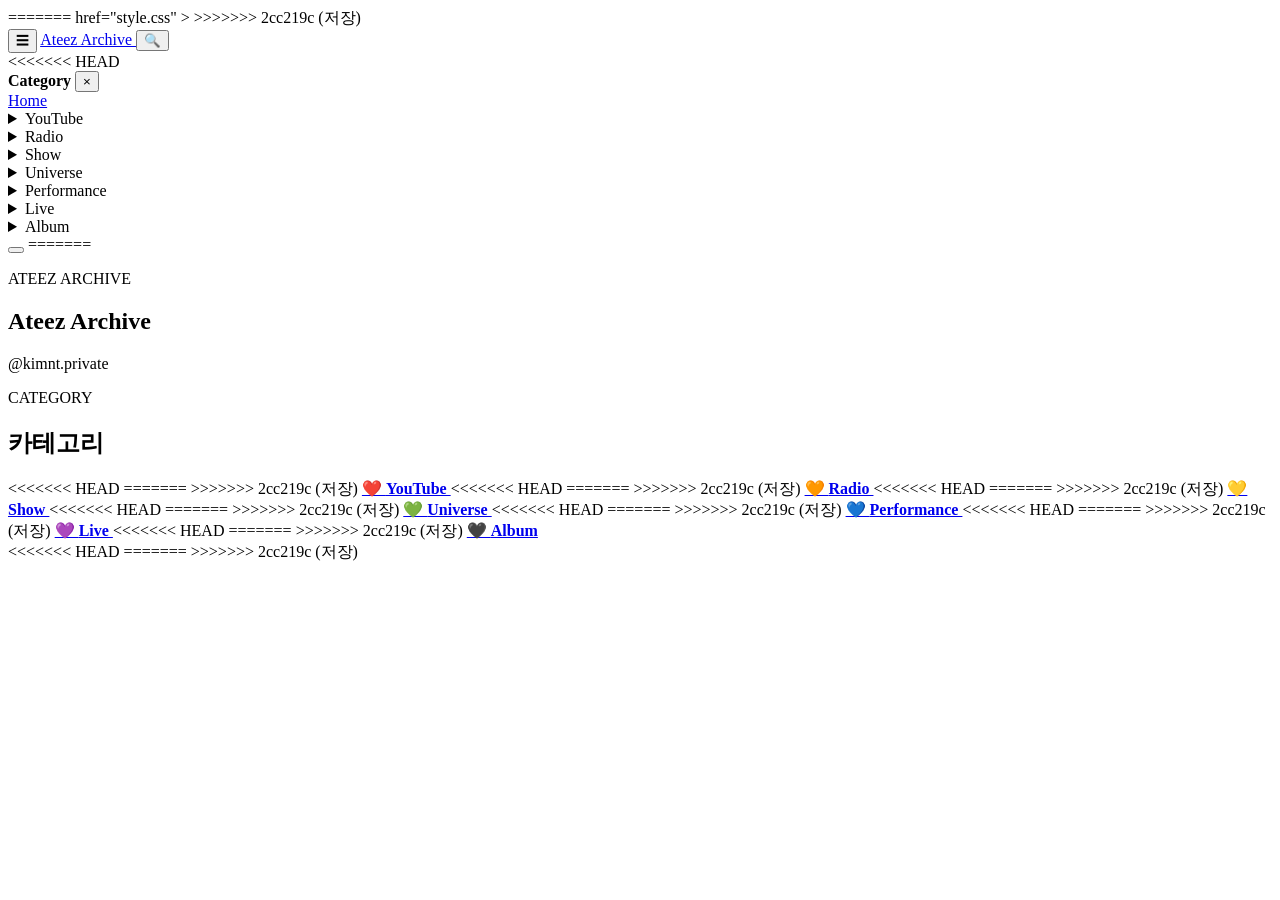
==== index.html @ 57d22965 "저장" ====
<!DOCTYPE html>
<html lang="ko">
<head>
    <meta charset="UTF-8">

    <meta
        name="viewport"
        content="width=device-width, initial-scale=1.0"
    >

    <meta
        name="description"
        content="All about ATEEZ"
    >

    <title>Ateez Archive</title>

    <link
        rel="stylesheet"
<<<<<<< HEAD
        href="assets/css/style.css"
    >
</head>

<body data-page-depth="">
=======
        href="style.css"
    >
</head>

<body data-page-depth="0">
>>>>>>> 2cc219c (저장)
    <!-- 상단 헤더 -->
    <header class="site-header">
        <button
            id="menuButton"
            class="icon-button"
            type="button"
            aria-label="카테고리 메뉴 열기"
            aria-controls="sidebar"
            aria-expanded="false"
        >
            ☰
        </button>

        <a
            class="site-title"
            href="index.html"
        >
            Ateez Archive
        </a>

        <button
            id="searchButton"
            class="icon-button"
            type="button"
            aria-label="검색 열기"
        >
            🔍
        </button>
    </header>


<<<<<<< HEAD
    <!-- sidebar.html이 삽입되는 위치 -->
    <div id="sidebarComponent"></div>

    <button
    id="pageOverlay"
    class="page-overlay"
    type="button"
    aria-label="카테고리 메뉴 닫기"
    tabindex="-1"
    ></button>
=======
    <!--
        sidebar.html이 삽입되는 위치입니다.
>>>>>>> 2cc219c (저장)

        script.js에서 sidebar.html을 불러온 뒤
        이 요소 내부에 사이드바를 삽입합니다.
    -->
    <div id="sidebarComponent"></div>

    <!-- 메인 배너 -->
    <section class="main-banner">
        <div class="banner-content">
            <p class="banner-label">
                ATEEZ ARCHIVE
            </p>

            <h1>
                Ateez Archive
            </h1>

            <p>
                @kimnt.private
            </p>
        </div>
    </section>


    <!-- 메인 콘텐츠 -->
    <main class="main-content">
        <section
            class="category-section"
            aria-labelledby="mainCategoryTitle"
        >
            <div class="section-heading">
                <div>
                    <p class="section-label">
                        CATEGORY
                    </p>

                    <h2 id="mainCategoryTitle">
                        카테고리
                    </h2>
                </div>
            </div>


            <div class="category-grid">
<<<<<<< HEAD
=======
                <!-- YouTube -->
>>>>>>> 2cc219c (저장)
                <a
                    class="category-card"
                    href="pages/youtube/youtube.html"
                >
                    <span
                        class="category-icon"
                        aria-hidden="true"
                    >
                        ❤️
                    </span>

                    <strong>
                        YouTube
                    </strong>
                </a>


<<<<<<< HEAD
=======
                <!-- Radio -->
>>>>>>> 2cc219c (저장)
                <a
                    class="category-card"
                    href="pages/radio/radio.html"
                >
                    <span
                        class="category-icon"
                        aria-hidden="true"
                    >
                        🧡
                    </span>

                    <strong>
                        Radio
                    </strong>
                </a>


<<<<<<< HEAD
=======
                <!-- Show -->
>>>>>>> 2cc219c (저장)
                <a
                    class="category-card"
                    href="pages/show/show.html"
                >
                    <span
                        class="category-icon"
                        aria-hidden="true"
                    >
                        💛
                    </span>

                    <strong>
                        Show
                    </strong>
                </a>


<<<<<<< HEAD
=======
                <!-- Universe -->
>>>>>>> 2cc219c (저장)
                <a
                    class="category-card"
                    href="pages/universe/universe.html"
                >
                    <span
                        class="category-icon"
                        aria-hidden="true"
                    >
                        💚
                    </span>

                    <strong>
                        Universe
                    </strong>
                </a>


<<<<<<< HEAD
=======
                <!-- Performance -->
>>>>>>> 2cc219c (저장)
                <a
                    class="category-card"
                    href="pages/performance/performance.html"
                >
                    <span
                        class="category-icon"
                        aria-hidden="true"
                    >
                        💙
                    </span>

                    <strong>
                        Performance
                    </strong>
                </a>


<<<<<<< HEAD
=======
                <!-- Live -->
>>>>>>> 2cc219c (저장)
                <a
                    class="category-card"
                    href="pages/live/live.html"
                >
                    <span
                        class="category-icon"
                        aria-hidden="true"
                    >
                        💜
                    </span>

                    <strong>
                        Live
                    </strong>
                </a>


<<<<<<< HEAD
=======
                <!-- Album -->
>>>>>>> 2cc219c (저장)
                <a
                    class="category-card"
                    href="pages/album/album.html"
                >
                    <span
                        class="category-icon"
                        aria-hidden="true"
                    >
                        🖤
                    </span>

                    <strong>
                        Album
                    </strong>
                </a>
            </div>
        </section>
    </main>

<<<<<<< HEAD

    <script src="assets/js/script.js"></script>
=======
    <script src="js/script.js"></script>
    <script src="js/sidebar.js"></script>
    <script src="js/search.js"></script>
    <script src="script.js"></script>
>>>>>>> 2cc219c (저장)
</body>
</html>
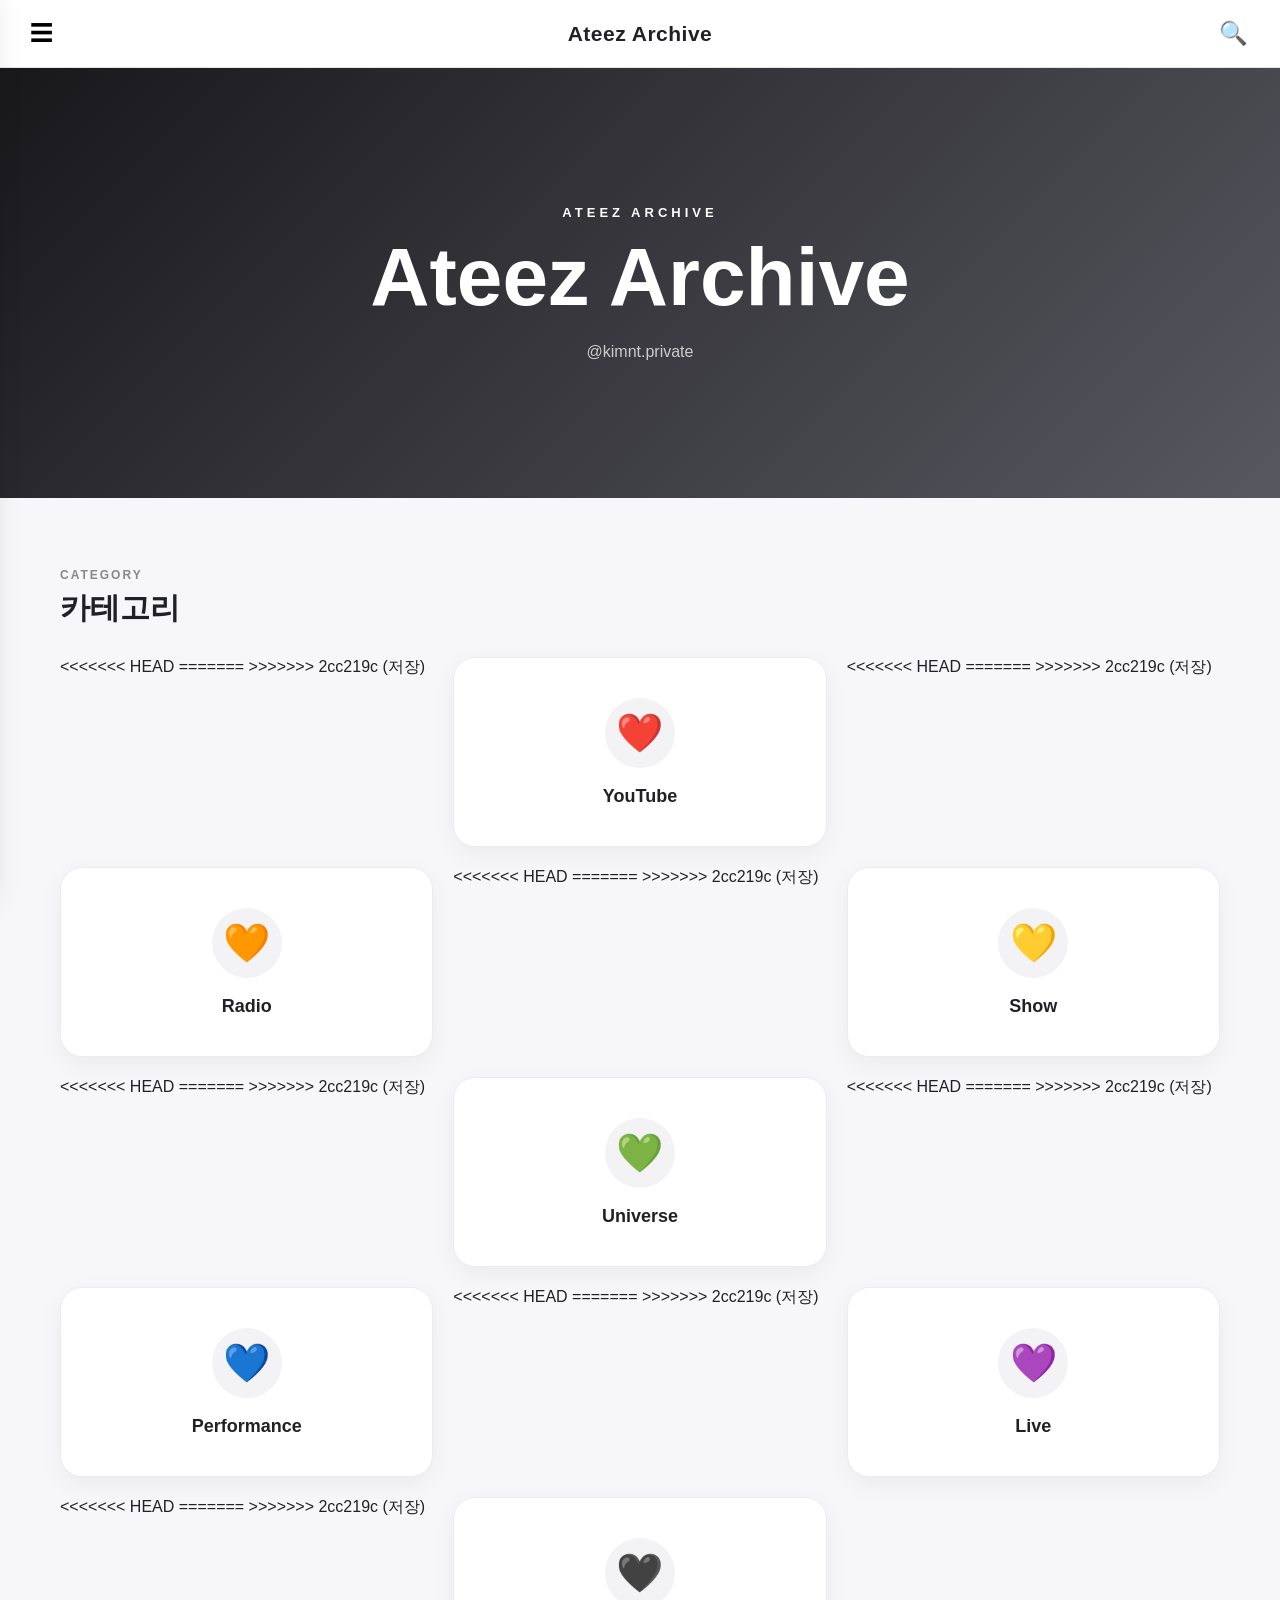
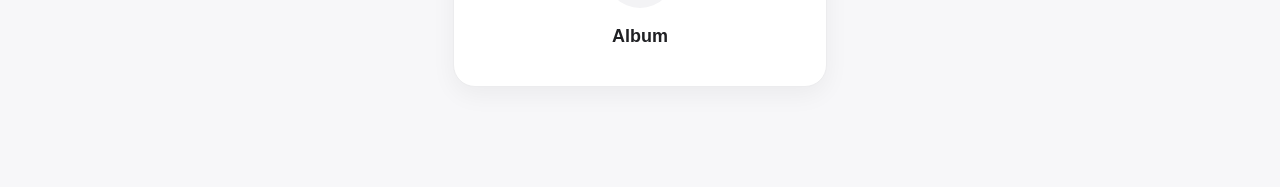
==== commit ac14d60f: "저장" ====
--- a/index.html
+++ b/index.html
@@ -17,19 +17,11 @@
 
     <link
         rel="stylesheet"
-<<<<<<< HEAD
-        href="assets/css/style.css"
-    >
-</head>
-
-<body data-page-depth="">
-=======
         href="style.css"
     >
 </head>
 
 <body data-page-depth="0">
->>>>>>> 2cc219c (저장)
     <!-- 상단 헤더 -->
     <header class="site-header">
         <button
@@ -61,8 +53,12 @@
     </header>
 
 
-<<<<<<< HEAD
-    <!-- sidebar.html이 삽입되는 위치 -->
+    <!--
+        sidebar.html이 삽입되는 위치입니다.
+
+        script.js에서 sidebar.html을 불러온 뒤
+        이 요소 내부에 사이드바를 삽입합니다.
+    -->
     <div id="sidebarComponent"></div>
 
     <button
@@ -72,15 +68,7 @@
     aria-label="카테고리 메뉴 닫기"
     tabindex="-1"
     ></button>
-=======
-    <!--
-        sidebar.html이 삽입되는 위치입니다.
->>>>>>> 2cc219c (저장)
-
-        script.js에서 sidebar.html을 불러온 뒤
-        이 요소 내부에 사이드바를 삽입합니다.
-    -->
-    <div id="sidebarComponent"></div>
+
 
     <!-- 메인 배너 -->
     <section class="main-banner">
@@ -269,14 +257,9 @@
         </section>
     </main>
 
-<<<<<<< HEAD
-
-    <script src="assets/js/script.js"></script>
-=======
     <script src="js/script.js"></script>
     <script src="js/sidebar.js"></script>
     <script src="js/search.js"></script>
     <script src="script.js"></script>
->>>>>>> 2cc219c (저장)
 </body>
 </html>
--- a/style.css
+++ b/style.css
@@ -0,0 +1,435 @@
+/* 모든 요소의 크기 계산 방식을 통일합니다. */
+* {
+    box-sizing: border-box;
+}
+
+html {
+    scroll-behavior: smooth;
+}
+
+body {
+    margin: 0;
+    min-height: 100vh;
+    background-color: #f7f7f9;
+    color: #202124;
+    font-family:
+        Arial,
+        "Noto Sans KR",
+        sans-serif;
+}
+
+body.menu-open {
+    overflow: hidden;
+}
+
+a {
+    color: inherit;
+    text-decoration: none;
+}
+
+button {
+    font: inherit;
+}
+
+
+/* 상단 헤더 */
+
+.site-header {
+    position: sticky;
+    top: 0;
+    z-index: 100;
+
+    display: grid;
+    grid-template-columns: 48px 1fr 48px;
+    align-items: center;
+
+    width: 100%;
+    height: 68px;
+    padding: 0 20px;
+
+    background-color: rgba(255, 255, 255, 0.95);
+    border-bottom: 1px solid #e5e5e5;
+    backdrop-filter: blur(10px);
+}
+
+.site-title {
+    justify-self: center;
+
+    font-size: 21px;
+    font-weight: 800;
+    letter-spacing: 0.5px;
+}
+
+.icon-button,
+.close-button {
+    display: flex;
+    align-items: center;
+    justify-content: center;
+
+    width: 42px;
+    height: 42px;
+    padding: 0;
+
+    background: none;
+    border: none;
+    border-radius: 50%;
+    cursor: pointer;
+
+    font-size: 23px;
+}
+
+.icon-button:hover,
+.close-button:hover {
+    background-color: #eeeeef;
+}
+
+
+/* 왼쪽 사이드바 */
+
+.sidebar {
+    position: fixed;
+    top: 0;
+    left: 0;
+    z-index: 300;
+
+    width: min(360px, 85vw);
+    height: 100vh;
+
+    background-color: #ffffff;
+    box-shadow: 8px 0 30px rgba(0, 0, 0, 0.15);
+
+    overflow-y: auto;
+
+    transform: translateX(-105%);
+    transition: transform 0.3s ease;
+}
+
+.sidebar.open {
+    transform: translateX(0);
+}
+
+.sidebar-header {
+    position: sticky;
+    top: 0;
+    z-index: 1;
+
+    display: flex;
+    align-items: center;
+    justify-content: space-between;
+
+    min-height: 68px;
+    padding: 0 20px;
+
+    background-color: #ffffff;
+    border-bottom: 1px solid #ededed;
+
+    font-size: 20px;
+}
+
+.close-button {
+    font-size: 30px;
+}
+
+.sidebar-navigation {
+    padding: 14px 16px 40px;
+}
+
+.sidebar-main-link,
+.sidebar-navigation summary {
+    display: block;
+
+    padding: 14px 12px;
+
+    border-radius: 10px;
+    cursor: pointer;
+
+    font-size: 16px;
+    font-weight: 700;
+}
+
+.sidebar-main-link:hover,
+.sidebar-navigation summary:hover {
+    background-color: #f3f3f5;
+}
+
+.sidebar-navigation details {
+    border-bottom: 1px solid #eeeeee;
+}
+
+.sidebar-navigation summary {
+    list-style: none;
+}
+
+.sidebar-navigation summary::-webkit-details-marker {
+    display: none;
+}
+
+.sidebar-navigation summary::after {
+    content: "＋";
+    float: right;
+    font-weight: 400;
+}
+
+.sidebar-navigation details[open] > summary::after {
+    content: "−";
+}
+
+.sidebar-submenu {
+    padding: 0 8px 14px 18px;
+}
+
+.sidebar-submenu strong {
+    display: block;
+
+    margin-top: 14px;
+    padding: 7px 10px;
+
+    color: #777777;
+    font-size: 12px;
+    letter-spacing: 0.8px;
+    text-transform: uppercase;
+}
+
+.sidebar-submenu a {
+    display: block;
+
+    padding: 9px 10px;
+
+    border-radius: 8px;
+    color: #444444;
+    font-size: 14px;
+    line-height: 1.4;
+}
+
+.sidebar-submenu a:hover {
+    background-color: #f3f3f5;
+    color: #000000;
+}
+
+
+/* 사이드바 뒤의 어두운 화면 */
+
+.page-overlay {
+    position: fixed;
+    inset: 0;
+    z-index: 200;
+
+    width: 100%;
+    height: 100%;
+    padding: 0;
+
+    background-color: rgba(0, 0, 0, 0.48);
+    border: none;
+
+    cursor: pointer;
+
+    opacity: 0;
+    visibility: hidden;
+
+    transition:
+        opacity 0.3s ease,
+        visibility 0.3s ease;
+}
+
+.page-overlay.show {
+    opacity: 1;
+    visibility: visible;
+}
+
+
+/* 메인 배너 */
+
+.main-banner {
+    display: flex;
+    align-items: center;
+    justify-content: center;
+
+    min-height: 430px;
+    padding: 70px 24px;
+
+    background:
+        linear-gradient(
+            135deg,
+            rgba(15, 15, 18, 0.96),
+            rgba(57, 57, 67, 0.84)
+        );
+
+    color: #ffffff;
+    text-align: center;
+}
+
+.banner-content {
+    max-width: 720px;
+}
+
+.banner-label {
+    margin: 0 0 14px;
+
+    font-size: 13px;
+    font-weight: 700;
+    letter-spacing: 4px;
+}
+
+.banner-content h1 {
+    margin: 0;
+
+    font-size: clamp(42px, 8vw, 82px);
+    line-height: 1.05;
+}
+
+.banner-content p:last-child {
+    margin: 22px 0 0;
+
+    color: rgba(255, 255, 255, 0.75);
+    font-size: 16px;
+}
+
+
+/* 메인 콘텐츠 */
+
+.main-content {
+    width: min(1160px, calc(100% - 40px));
+    margin: 0 auto;
+    padding: 70px 0 100px;
+}
+
+.category-section {
+    width: 100%;
+}
+
+.section-heading {
+    display: flex;
+    align-items: flex-end;
+    justify-content: space-between;
+
+    margin-bottom: 28px;
+}
+
+.section-label {
+    margin: 0 0 6px;
+
+    color: #888888;
+    font-size: 12px;
+    font-weight: 700;
+    letter-spacing: 2px;
+}
+
+.section-heading h2 {
+    margin: 0;
+
+    font-size: 30px;
+}
+
+
+/* 카테고리 카드 */
+
+.category-grid {
+    display: grid;
+    grid-template-columns: repeat(3, minmax(0, 1fr));
+    gap: 20px;
+}
+
+.category-card {
+    display: flex;
+    flex-direction: column;
+    align-items: center;
+    justify-content: center;
+
+    min-height: 190px;
+    padding: 28px 20px;
+
+    background-color: #ffffff;
+    border: 1px solid #ececee;
+    border-radius: 22px;
+    box-shadow: 0 8px 24px rgba(0, 0, 0, 0.05);
+
+    transition:
+        transform 0.2s ease,
+        box-shadow 0.2s ease,
+        border-color 0.2s ease;
+}
+
+.category-card:hover {
+    transform: translateY(-6px);
+
+    border-color: #d7d7db;
+    box-shadow: 0 16px 32px rgba(0, 0, 0, 0.1);
+}
+
+.category-icon {
+    display: flex;
+    align-items: center;
+    justify-content: center;
+
+    width: 70px;
+    height: 70px;
+    margin-bottom: 18px;
+
+    background-color: #f3f3f5;
+    border-radius: 50%;
+
+    font-size: 38px;
+    line-height: 1;
+}
+
+.category-card strong {
+    font-size: 18px;
+}
+
+
+/* 태블릿 화면 */
+
+@media (max-width: 800px) {
+    .main-banner {
+        min-height: 350px;
+    }
+}
+
+
+/* 모바일 화면 */
+
+@media (max-width: 520px) {
+    .site-header {
+        height: 60px;
+        padding: 0 10px;
+    }
+
+    .site-title {
+        font-size: 18px;
+    }
+
+    .main-banner {
+        min-height: 300px;
+        padding: 50px 20px;
+    }
+
+    .main-content {
+        width: min(100% - 28px, 1160px);
+        padding: 48px 0 70px;
+    }
+
+    .section-heading h2 {
+        font-size: 25px;
+    }
+
+    .category-grid {
+        grid-template-columns: repeat(2, minmax(0, 1fr));
+        gap: 14px;
+    }
+
+    .category-card {
+        min-height: 150px;
+        padding: 20px 10px;
+    }
+
+    .category-icon {
+        width: 58px;
+        height: 58px;
+        margin-bottom: 12px;
+        font-size: 31px;
+    }
+
+    .category-card strong {
+        font-size: 15px;
+    }
+}
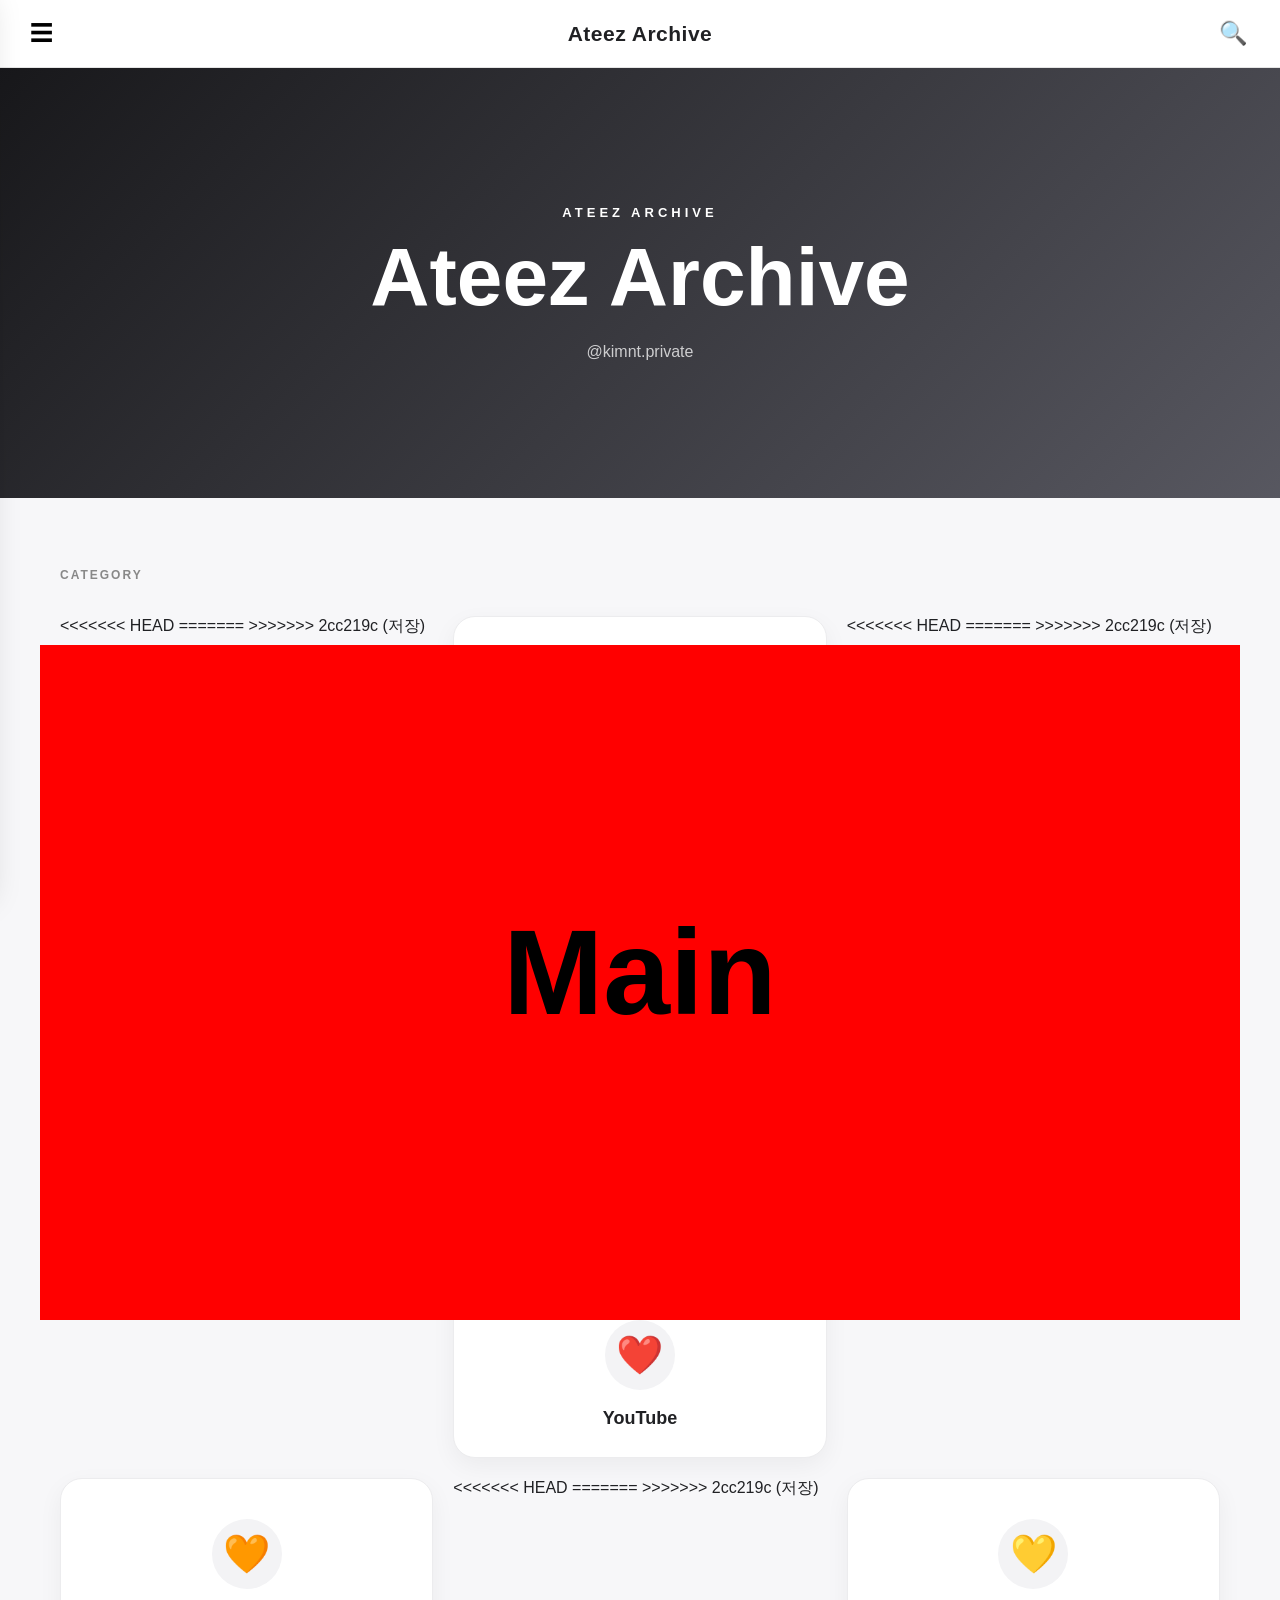
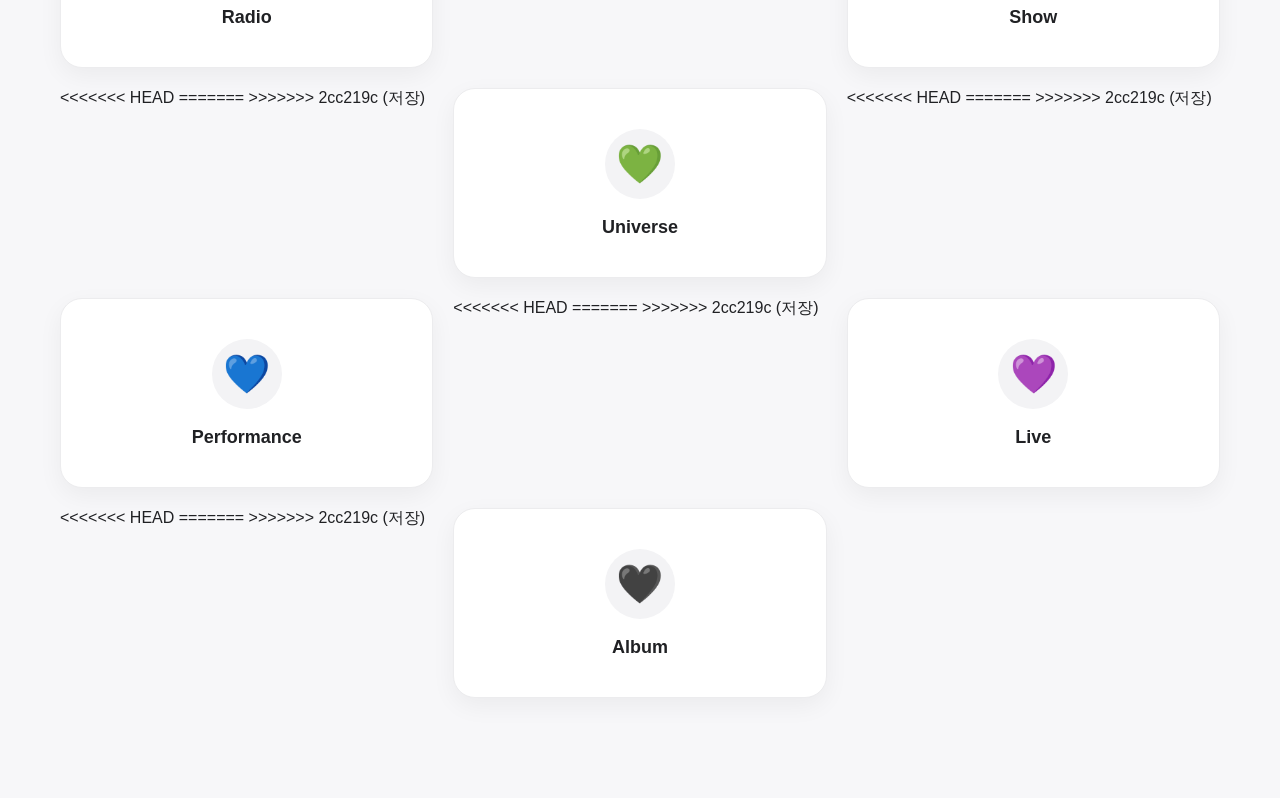
==== commit 86b32712: "메인페이지 수정" ====
--- a/index.html
+++ b/index.html
@@ -100,9 +100,9 @@
                         CATEGORY
                     </p>
 
-                    <h2 id="mainCategoryTitle">
+                    <!-- <h2 id="mainCategoryTitle">
                         카테고리
-                    </h2>
+                    </h2> -->
                 </div>
             </div>
 
@@ -116,6 +116,12 @@
                     class="category-card"
                     href="pages/youtube/youtube.html"
                 >
+                    <img
+                        class="category-card-image"
+                        src="assets/images/youtube-card.svg"
+                        alt="YouTube category image"
+                    >
+
                     <span
                         class="category-icon"
                         aria-hidden="true"
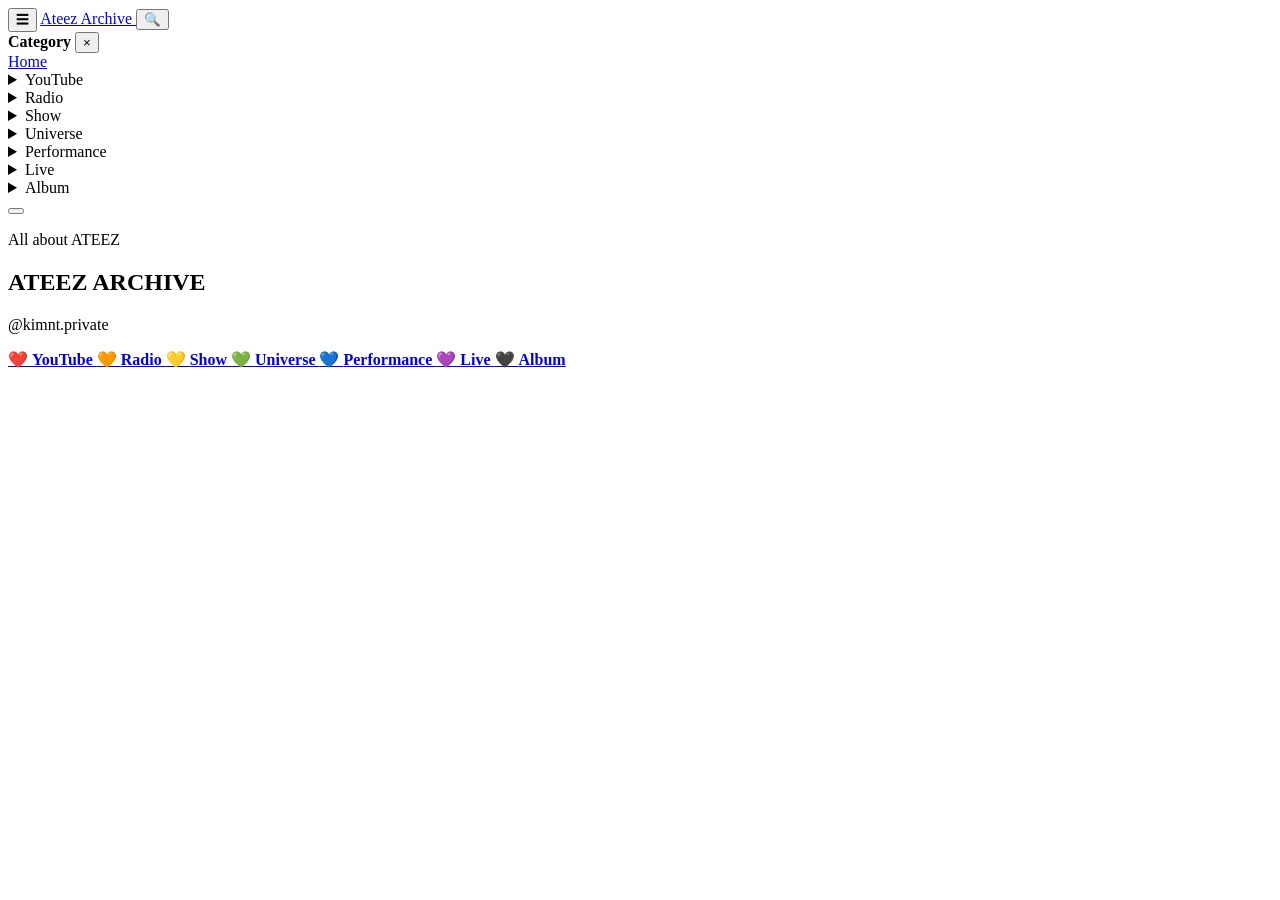
==== commit f38be63a: "메인 수정" ====
--- a/index.html
+++ b/index.html
@@ -74,11 +74,11 @@
     <section class="main-banner">
         <div class="banner-content">
             <p class="banner-label">
+                All about ATEEZ
+            </p>
+
+            <h1>
                 ATEEZ ARCHIVE
-            </p>
-
-            <h1>
-                Ateez Archive
             </h1>
 
             <p>
@@ -96,9 +96,9 @@
         >
             <div class="section-heading">
                 <div>
-                    <p class="section-label">
+                    <!-- <p class="section-label">
                         CATEGORY
-                    </p>
+                    </p> -->
 
                     <!-- <h2 id="mainCategoryTitle">
                         카테고리
@@ -108,19 +108,10 @@
 
 
             <div class="category-grid">
-<<<<<<< HEAD
-=======
-                <!-- YouTube -->
->>>>>>> 2cc219c (저장)
                 <a
                     class="category-card"
                     href="pages/youtube/youtube.html"
                 >
-                    <img
-                        class="category-card-image"
-                        src="assets/images/youtube-card.svg"
-                        alt="YouTube category image"
-                    >
 
                     <span
                         class="category-icon"
@@ -135,10 +126,6 @@
                 </a>
 
 
-<<<<<<< HEAD
-=======
-                <!-- Radio -->
->>>>>>> 2cc219c (저장)
                 <a
                     class="category-card"
                     href="pages/radio/radio.html"
@@ -156,10 +143,7 @@
                 </a>
 
 
-<<<<<<< HEAD
-=======
                 <!-- Show -->
->>>>>>> 2cc219c (저장)
                 <a
                     class="category-card"
                     href="pages/show/show.html"
@@ -177,10 +161,7 @@
                 </a>
 
 
-<<<<<<< HEAD
-=======
                 <!-- Universe -->
->>>>>>> 2cc219c (저장)
                 <a
                     class="category-card"
                     href="pages/universe/universe.html"
@@ -198,10 +179,7 @@
                 </a>
 
 
-<<<<<<< HEAD
-=======
                 <!-- Performance -->
->>>>>>> 2cc219c (저장)
                 <a
                     class="category-card"
                     href="pages/performance/performance.html"
@@ -219,10 +197,7 @@
                 </a>
 
 
-<<<<<<< HEAD
-=======
                 <!-- Live -->
->>>>>>> 2cc219c (저장)
                 <a
                     class="category-card"
                     href="pages/live/live.html"
@@ -240,10 +215,7 @@
                 </a>
 
 
-<<<<<<< HEAD
-=======
                 <!-- Album -->
->>>>>>> 2cc219c (저장)
                 <a
                     class="category-card"
                     href="pages/album/album.html"
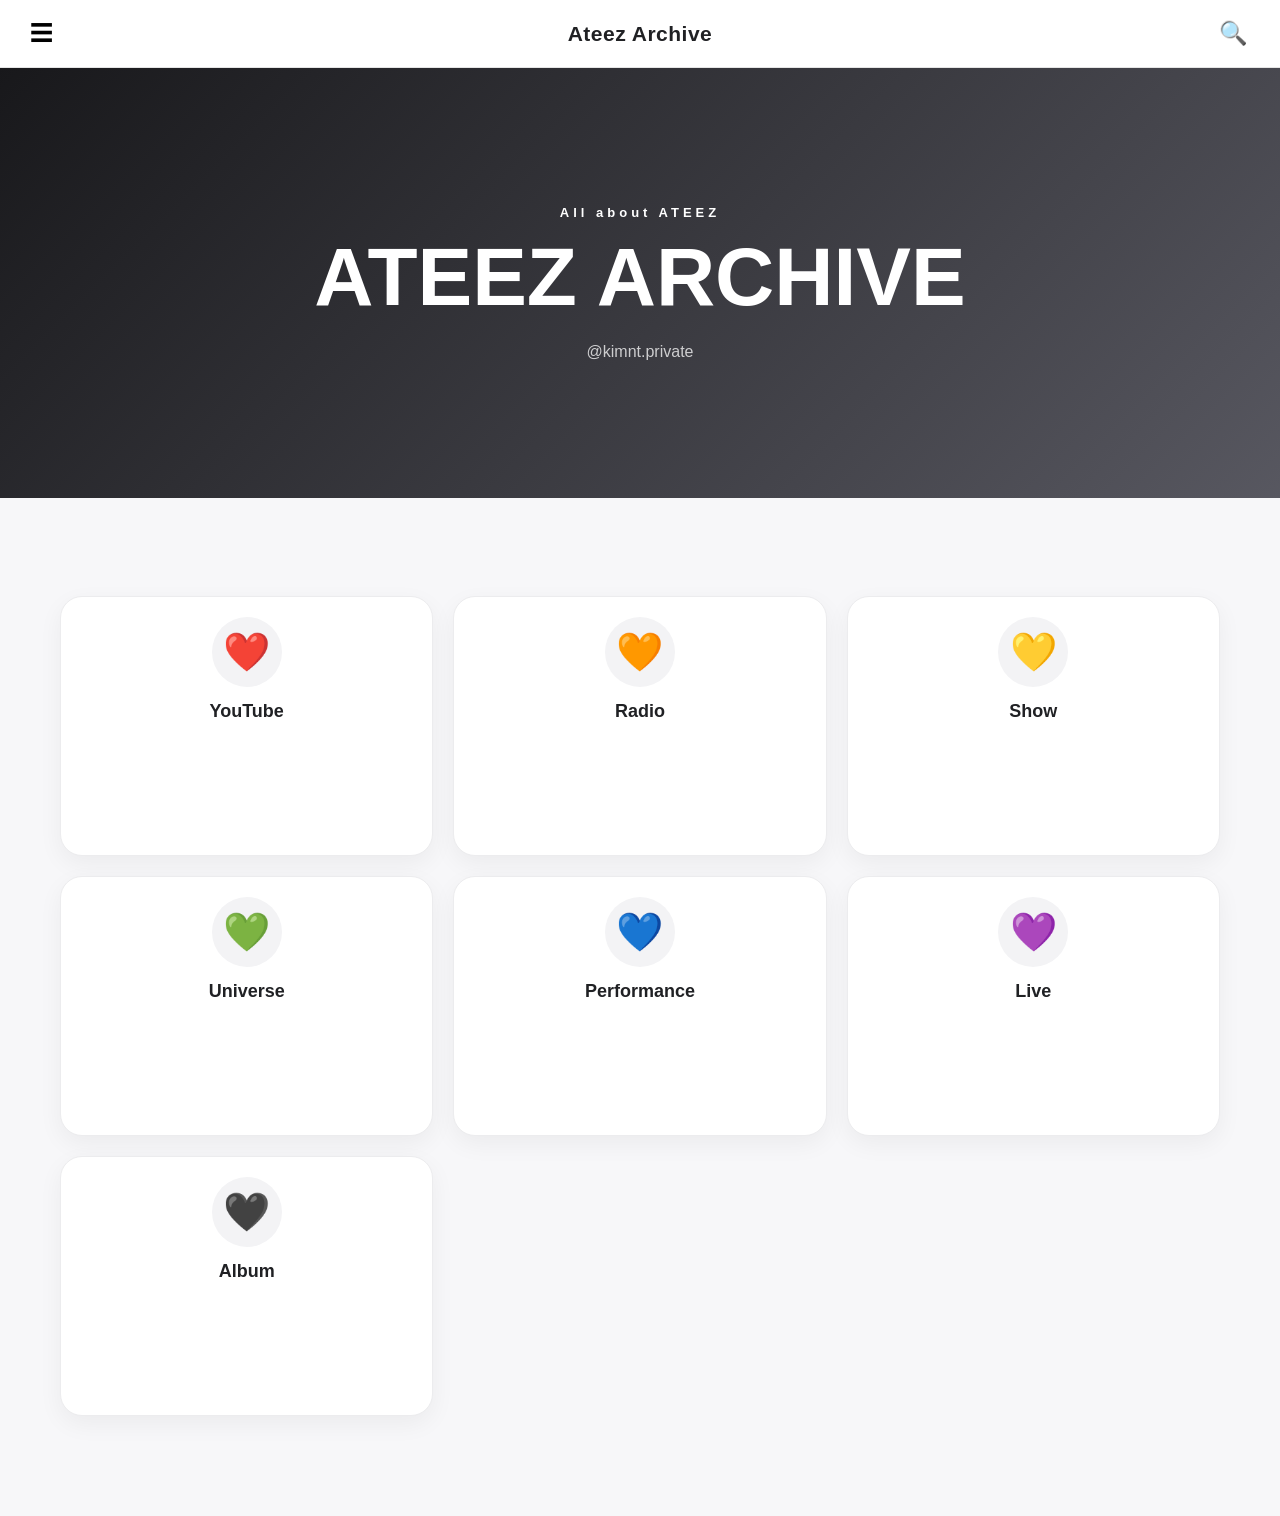
==== commit 2d4f497f: "메인 스타일 수정" ====
--- a/index.html
+++ b/index.html
@@ -17,11 +17,11 @@
 
     <link
         rel="stylesheet"
-        href="style.css"
+        href="css/style.css"
     >
 </head>
 
-<body data-page-depth="0">
+<body data-page-depth="">
     <!-- 상단 헤더 -->
     <header class="site-header">
         <button
@@ -236,8 +236,5 @@
     </main>
 
     <script src="js/script.js"></script>
-    <script src="js/sidebar.js"></script>
-    <script src="js/search.js"></script>
-    <script src="script.js"></script>
 </body>
 </html>
--- a/css/style.css
+++ b/css/style.css
@@ -0,0 +1,804 @@
+/* 모든 요소의 크기 계산 방식을 통일합니다. */
+
+* {
+    box-sizing: border-box;
+}
+
+html {
+    scroll-behavior: smooth;
+}
+
+body {
+    margin: 0;
+    min-height: 100vh;
+
+    background-color: #f7f7f9;
+    color: #202124;
+
+    font-family:
+        Arial,
+        "Noto Sans KR",
+        sans-serif;
+}
+
+body.menu-open {
+    overflow: hidden;
+}
+
+a {
+    color: inherit;
+    text-decoration: none;
+}
+
+button {
+    font: inherit;
+}
+
+img {
+    display: block;
+    max-width: 100%;
+}
+
+
+/* 공통 사이드바 컴포넌트 영역 */
+
+#sidebarComponent {
+    position: relative;
+    z-index: 200;
+}
+
+
+/* 공통 컴포넌트 불러오기 오류 */
+
+.component-error-message {
+    width: min(100% - 32px, 600px);
+    margin: 24px auto;
+    padding: 16px;
+
+    background-color: #fff3f3;
+    border: 1px solid #f3c5c5;
+    border-radius: 12px;
+
+    color: #a61b1b;
+
+    font-size: 14px;
+    line-height: 1.6;
+    text-align: center;
+}
+
+
+/* 상단 헤더 */
+
+.site-header {
+    position: sticky;
+    top: 0;
+    z-index: 100;
+
+    display: grid;
+    grid-template-columns: 48px 1fr 48px;
+    align-items: center;
+
+    width: 100%;
+    height: 68px;
+    padding: 0 20px;
+
+    background-color: rgba(255, 255, 255, 0.95);
+    border-bottom: 1px solid #e5e5e5;
+
+    backdrop-filter: blur(10px);
+    -webkit-backdrop-filter: blur(10px);
+}
+
+.site-title {
+    justify-self: center;
+
+    font-size: 21px;
+    font-weight: 800;
+    letter-spacing: 0.5px;
+}
+
+.icon-button,
+.close-button {
+    display: flex;
+    align-items: center;
+    justify-content: center;
+
+    width: 42px;
+    height: 42px;
+    padding: 0;
+
+    background: none;
+    border: none;
+    border-radius: 50%;
+
+    cursor: pointer;
+
+    font-size: 23px;
+
+    transition:
+        background-color 0.2s ease,
+        transform 0.2s ease;
+}
+
+.icon-button:hover,
+.close-button:hover {
+    background-color: #eeeeef;
+}
+
+.icon-button:active,
+.close-button:active {
+    transform: scale(0.94);
+}
+
+
+/* 키보드 사용자를 위한 포커스 표시 */
+
+a:focus-visible,
+button:focus-visible,
+summary:focus-visible {
+    outline: 3px solid #202124;
+    outline-offset: 3px;
+}
+
+.page-overlay:focus-visible {
+    outline: none;
+}
+
+
+/* 왼쪽 사이드바 */
+
+.sidebar {
+    position: fixed;
+    top: 0;
+    left: 0;
+    z-index: 300;
+
+    width: min(360px, 85vw);
+    height: 100vh;
+    height: 100dvh;
+
+    background-color: #ffffff;
+    box-shadow: 8px 0 30px rgba(0, 0, 0, 0.15);
+
+    overflow-x: hidden;
+    overflow-y: auto;
+    overscroll-behavior: contain;
+
+    transform: translateX(-105%);
+
+    transition:
+        transform 0.3s ease,
+        visibility 0.3s ease;
+
+    visibility: hidden;
+}
+
+.sidebar.open {
+    transform: translateX(0);
+    visibility: visible;
+}
+
+.sidebar-header {
+    position: sticky;
+    top: 0;
+    z-index: 1;
+
+    display: flex;
+    align-items: center;
+    justify-content: space-between;
+
+    min-height: 68px;
+    padding: 0 20px;
+
+    background-color: #ffffff;
+    border-bottom: 1px solid #ededed;
+
+    font-size: 20px;
+}
+
+.sidebar-header strong {
+    font-weight: 800;
+}
+
+.close-button {
+    flex-shrink: 0;
+
+    font-size: 30px;
+    line-height: 1;
+}
+
+.sidebar-navigation {
+    padding: 14px 16px 40px;
+}
+
+.sidebar-main-link,
+.sidebar-navigation summary {
+    display: block;
+
+    width: 100%;
+    padding: 14px 12px;
+
+    border-radius: 10px;
+
+    cursor: pointer;
+
+    font-size: 16px;
+    font-weight: 700;
+    line-height: 1.4;
+
+    transition:
+        background-color 0.2s ease,
+        color 0.2s ease;
+}
+
+.sidebar-main-link:hover,
+.sidebar-navigation summary:hover {
+    background-color: #f3f3f5;
+}
+
+.sidebar-navigation details {
+    border-bottom: 1px solid #eeeeee;
+}
+
+.sidebar-navigation summary {
+    list-style: none;
+    user-select: none;
+}
+
+.sidebar-navigation summary::-webkit-details-marker {
+    display: none;
+}
+
+.sidebar-navigation summary::after {
+    content: "＋";
+
+    float: right;
+
+    margin-left: 12px;
+
+    font-weight: 400;
+}
+
+.sidebar-navigation details[open] > summary::after {
+    content: "−";
+}
+
+.sidebar-submenu {
+    padding: 0 8px 14px 18px;
+}
+
+.sidebar-submenu strong {
+    display: block;
+
+    margin-top: 14px;
+    padding: 7px 10px;
+
+    color: #777777;
+
+    font-size: 12px;
+    font-weight: 700;
+    letter-spacing: 0.8px;
+    line-height: 1.4;
+    text-transform: uppercase;
+}
+
+.sidebar-submenu a {
+    display: block;
+
+    padding: 9px 10px;
+
+    border-radius: 8px;
+
+    color: #444444;
+
+    font-size: 14px;
+    line-height: 1.4;
+
+    overflow-wrap: anywhere;
+
+    transition:
+        background-color 0.2s ease,
+        color 0.2s ease;
+}
+
+.sidebar-submenu a:hover {
+    background-color: #f3f3f5;
+    color: #000000;
+}
+
+
+/* 현재 보고 있는 사이드바 페이지 */
+
+.sidebar-navigation a.is-current {
+    background-color: #202124;
+    color: #ffffff;
+    font-weight: 700;
+}
+
+.sidebar-navigation a.is-current:hover {
+    background-color: #202124;
+    color: #ffffff;
+}
+
+
+/* 사이드바 뒤의 어두운 화면 */
+
+.page-overlay {
+    position: fixed;
+    inset: 0;
+    z-index: 200;
+
+    width: 100%;
+    height: 100%;
+    padding: 0;
+
+    background-color: rgba(0, 0, 0, 0.48);
+    border: none;
+
+    cursor: pointer;
+
+    opacity: 0;
+    visibility: hidden;
+    pointer-events: none;
+
+    transition:
+        opacity 0.3s ease,
+        visibility 0.3s ease;
+}
+
+.page-overlay.show {
+    opacity: 1;
+    visibility: visible;
+    pointer-events: auto;
+}
+
+
+/* 메인 배너 */
+
+.main-banner {
+    display: flex;
+    align-items: center;
+    justify-content: center;
+
+    min-height: 430px;
+    padding: 70px 24px;
+
+    background:
+        linear-gradient(
+            135deg,
+            rgba(15, 15, 18, 0.96),
+            rgba(57, 57, 67, 0.84)
+        );
+
+    color: #ffffff;
+    text-align: center;
+}
+
+.banner-content {
+    width: 100%;
+    max-width: 720px;
+}
+
+.banner-label {
+    margin: 0 0 14px;
+
+    font-size: 13px;
+    font-weight: 700;
+    letter-spacing: 4px;
+}
+
+.banner-content h1 {
+    margin: 0;
+
+    font-size: clamp(42px, 8vw, 82px);
+    line-height: 1.05;
+    overflow-wrap: anywhere;
+}
+
+.banner-content p:last-child {
+    margin: 22px 0 0;
+
+    color: rgba(255, 255, 255, 0.75);
+
+    font-size: 16px;
+}
+
+
+/* 메인 콘텐츠 */
+
+.main-content {
+    width: min(1160px, calc(100% - 40px));
+    margin: 0 auto;
+    padding: 70px 0 100px;
+}
+
+.category-section {
+    width: 100%;
+}
+
+.section-heading {
+    display: flex;
+    align-items: flex-end;
+    justify-content: space-between;
+
+    margin-bottom: 28px;
+}
+
+.section-label {
+    margin: 0 0 6px;
+
+    color: #888888;
+
+    font-size: 12px;
+    font-weight: 700;
+    letter-spacing: 2px;
+}
+
+.section-heading h2 {
+    margin: 0;
+
+    font-size: 30px;
+    line-height: 1.25;
+}
+
+
+/* 카테고리 카드 */
+
+.category-grid {
+    display: grid;
+    grid-template-columns: repeat(3, minmax(0, 1fr));
+    gap: 20px;
+}
+
+.category-card {
+    display: flex;
+    flex-direction: column;
+    align-items: center;
+    justify-content: flex-start;
+
+    min-height: 260px;
+    padding: 20px;
+
+    background-color: #ffffff;
+    border: 1px solid #ececee;
+    border-radius: 22px;
+    box-shadow: 0 8px 24px rgba(0, 0, 0, 0.05);
+
+    text-align: center;
+
+    transition:
+        transform 0.2s ease,
+        box-shadow 0.2s ease,
+        border-color 0.2s ease;
+}
+
+.category-card-image {
+    width: 100%;
+    max-width: 240px;
+    aspect-ratio: 16 / 9;
+    object-fit: cover;
+    border-radius: 18px;
+    margin-bottom: 18px;
+}
+
+.category-card:hover {
+    transform: translateY(-6px);
+
+    border-color: #d7d7db;
+    box-shadow: 0 16px 32px rgba(0, 0, 0, 0.1);
+}
+
+.category-card:active {
+    transform: translateY(-2px);
+}
+
+.category-icon {
+    display: flex;
+    align-items: center;
+    justify-content: center;
+
+    width: 70px;
+    height: 70px;
+    margin-bottom: 12px;
+
+    background-color: #f3f3f5;
+    border-radius: 50%;
+
+    font-size: 38px;
+    line-height: 1;
+}
+
+.category-card strong {
+    font-size: 18px;
+    line-height: 1.4;
+}
+
+/* 대분류 페이지의 카테고리 섹션 간격*/
+.youtube-category-section {
+    margin-top: 70px;
+}
+
+
+/* 콘텐츠 목록 페이지에서 사용할 공통 영역 */
+
+.content-section {
+    width: 100%;
+}
+
+.content-grid {
+    display: grid;
+    grid-template-columns: repeat(3, minmax(0, 1fr));
+    gap: 20px;
+}
+
+.content-card {
+    display: block;
+
+    overflow: hidden;
+
+    background-color: #ffffff;
+    border: 1px solid #ececee;
+    border-radius: 18px;
+    box-shadow: 0 8px 24px rgba(0, 0, 0, 0.05);
+
+    transition:
+        transform 0.2s ease,
+        box-shadow 0.2s ease,
+        border-color 0.2s ease;
+}
+
+.content-card:hover {
+    transform: translateY(-5px);
+
+    border-color: #d7d7db;
+    box-shadow: 0 14px 30px rgba(0, 0, 0, 0.09);
+}
+
+.content-card-image {
+    width: 100%;
+    aspect-ratio: 16 / 9;
+
+    background-color: #e9e9ec;
+
+    object-fit: cover;
+}
+
+.content-card-body {
+    padding: 18px;
+}
+
+.content-card-title {
+    margin: 0;
+
+    font-size: 17px;
+    line-height: 1.45;
+}
+
+.content-card-description {
+    margin: 10px 0 0;
+
+    color: #666666;
+
+    font-size: 14px;
+    line-height: 1.6;
+}
+
+
+/* 데이터가 없을 때 표시할 공통 메시지 */
+
+.empty-message {
+    grid-column: 1 / -1;
+
+    margin: 0;
+    padding: 48px 24px;
+
+    background-color: #ffffff;
+    border: 1px dashed #d7d7db;
+    border-radius: 18px;
+
+    color: #777777;
+
+    font-size: 15px;
+    line-height: 1.6;
+    text-align: center;
+}
+
+
+/* 태블릿 화면 */
+
+@media (max-width: 800px) {
+    .main-banner {
+        min-height: 350px;
+    }
+
+    .content-grid {
+        grid-template-columns: repeat(2, minmax(0, 1fr));
+    }
+}
+
+
+/* 모바일 화면 */
+
+@media (max-width: 520px) {
+    .site-header {
+        grid-template-columns: 44px 1fr 44px;
+
+        height: 60px;
+        padding: 0 10px;
+    }
+
+    .site-title {
+        font-size: 18px;
+    }
+
+    .icon-button,
+    .close-button {
+        width: 40px;
+        height: 40px;
+    }
+
+    .sidebar {
+        width: min(340px, 88vw);
+    }
+
+    .sidebar-header {
+        min-height: 60px;
+        padding: 0 14px;
+    }
+
+    .sidebar-navigation {
+        padding:
+            10px
+            12px
+            calc(32px + env(safe-area-inset-bottom));
+    }
+
+    .sidebar-main-link,
+    .sidebar-navigation summary {
+        padding: 13px 10px;
+
+        font-size: 15px;
+    }
+
+    .sidebar-submenu {
+        padding: 0 4px 12px 12px;
+    }
+
+    .sidebar-submenu strong {
+        margin-top: 12px;
+        padding: 6px 8px;
+
+        font-size: 11px;
+    }
+
+    .sidebar-submenu a {
+        padding: 9px 8px;
+
+        font-size: 13px;
+    }
+
+    .main-banner {
+        min-height: 300px;
+        padding: 50px 20px;
+    }
+
+    .banner-label {
+        letter-spacing: 3px;
+    }
+
+    .banner-content p:last-child {
+        font-size: 14px;
+    }
+
+    .main-content {
+        width: min(100% - 28px, 1160px);
+        padding: 48px 0 70px;
+    }
+
+    .section-heading {
+        margin-bottom: 22px;
+    }
+
+    .section-heading h2 {
+        font-size: 25px;
+    }
+
+    .category-grid,
+    .content-grid {
+        grid-template-columns: repeat(2, minmax(0, 1fr));
+        gap: 14px;
+    }
+
+    .category-card {
+        min-height: 150px;
+        padding: 20px 10px;
+
+        border-radius: 18px;
+    }
+
+    .category-icon {
+        width: 58px;
+        height: 58px;
+        margin-bottom: 12px;
+
+        font-size: 31px;
+    }
+
+    .category-card strong {
+        font-size: 15px;
+    }
+
+    .content-card {
+        border-radius: 14px;
+    }
+
+    .content-card-body {
+        padding: 14px;
+    }
+
+    .content-card-title {
+        font-size: 15px;
+    }
+
+    .content-card-description {
+        font-size: 13px;
+    }
+
+    .empty-message {
+        padding: 36px 18px;
+
+        font-size: 14px;
+    }
+
+    .youtube-category-section {
+        margin-top: 50px;
+    } 
+}
+
+
+/* 매우 작은 모바일 화면 */
+
+@media (max-width: 360px) {
+    .site-title {
+        font-size: 16px;
+    }
+
+    .category-grid,
+    .content-grid {
+        gap: 10px;
+    }
+
+    .category-card {
+        min-height: 140px;
+        padding: 18px 8px;
+    }
+
+    .category-icon {
+        width: 52px;
+        height: 52px;
+
+        font-size: 28px;
+    }
+
+    .category-card strong {
+        font-size: 14px;
+    }
+}
+
+
+/* 애니메이션을 줄이도록 설정한 사용자 지원 */
+
+@media (prefers-reduced-motion: reduce) {
+    html {
+        scroll-behavior: auto;
+    }
+
+    *,
+    *::before,
+    *::after {
+        scroll-behavior: auto !important;
+        transition-duration: 0.01ms !important;
+        animation-duration: 0.01ms !important;
+        animation-iteration-count: 1 !important;
+    }
+}
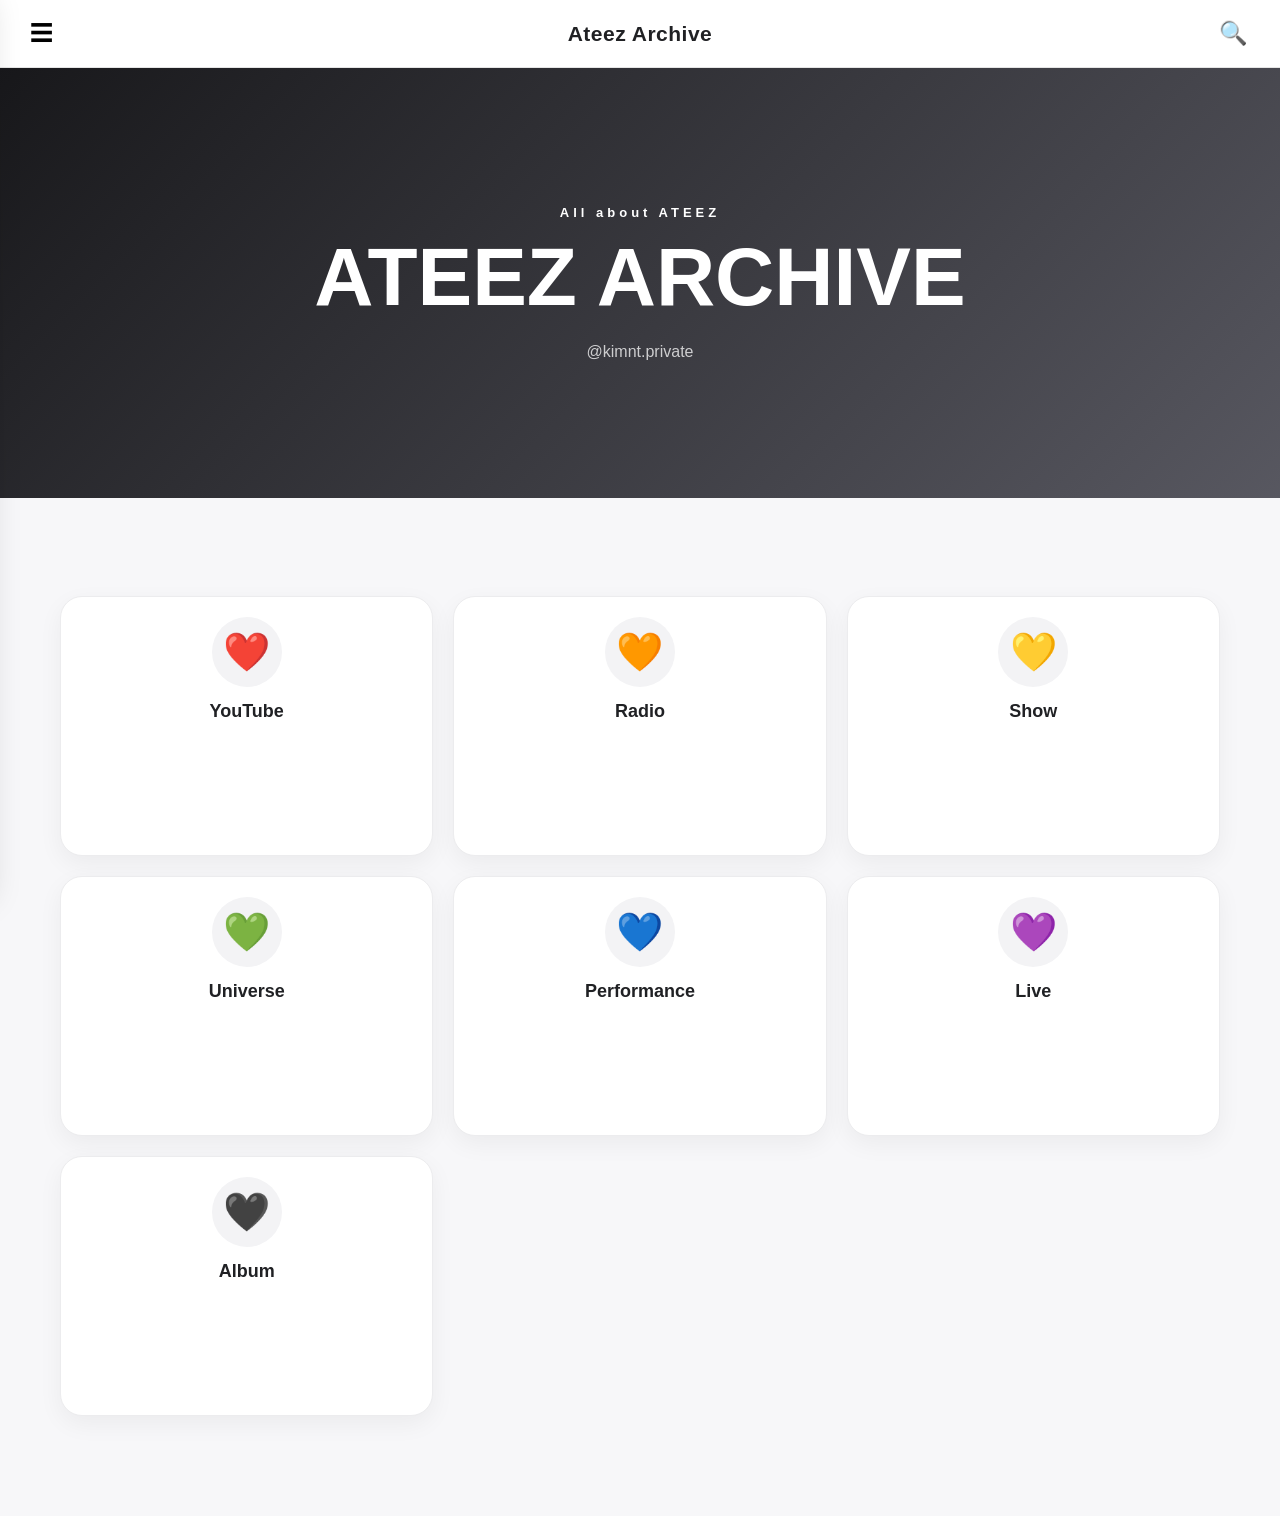
==== commit 56fde3dc: "주석" ====
--- a/index.html
+++ b/index.html
@@ -1,28 +1,43 @@
 <!DOCTYPE html>
 <html lang="ko">
 <head>
+    <!-- 한글과 특수문자가 깨지지 않도록 UTF-8 문자 인코딩을 사용합니다. -->
     <meta charset="UTF-8">
 
+    <!-- 모바일 화면에서 실제 기기 너비에 맞춰 페이지가 표시되도록 설정합니다. -->
     <meta
         name="viewport"
         content="width=device-width, initial-scale=1.0"
     >
 
+    <!-- 검색 결과와 공유 정보에 사용될 수 있는 페이지 설명입니다. -->
     <meta
         name="description"
-        content="All about ATEEZ"
+        content="ATEEZ Archive"
     >
 
+    <!-- 브라우저 탭에 표시되는 페이지 제목입니다. -->
     <title>Ateez Archive</title>
 
+    <!-- 메인 스타일시트를 불러와 페이지 전체 디자인을 적용합니다. -->
     <link
         rel="stylesheet"
         href="css/style.css"
     >
 </head>
 
+<!--
+    실제 화면에 표시되는 모든 콘텐츠가 들어가는 영역입니다.
+
+    data-page-depth는 기존 구조에서 사용하던 페이지 깊이 정보입니다.
+    현재 script.js는 data-root-path를 사용하므로,
+    경로 시스템을 통일할 때는 data-root-path=""로 변경할 수 있습니다.
+-->
 <body data-page-depth="">
-    <!-- 상단 헤더 -->
+    <!--
+        상단 헤더
+        메뉴 열기 버튼, 사이트 제목, 검색 버튼을 한 줄에 배치합니다.
+    -->
     <header class="site-header">
         <button
             id="menuButton"
@@ -59,8 +74,16 @@
         script.js에서 sidebar.html을 불러온 뒤
         이 요소 내부에 사이드바를 삽입합니다.
     -->
+    <!--
+        sidebar.html의 내용을 JavaScript가 이 요소 안에 삽입합니다.
+        여러 페이지에서 동일한 사이드바 파일을 공유하기 위한 자리입니다.
+    -->
     <div id="sidebarComponent"></div>
 
+    <!--
+        사이드바가 열렸을 때 본문 뒤를 어둡게 덮는 오버레이입니다.
+        오버레이를 누르면 사이드바가 닫힙니다.
+    -->
     <button
     id="pageOverlay"
     class="page-overlay"
@@ -70,7 +93,10 @@
     ></button>
 
 
-    <!-- 메인 배너 -->
+    <!--
+        메인 배너
+        사이트의 핵심 제목과 간단한 소개 문구를 크게 보여줍니다.
+    -->
     <section class="main-banner">
         <div class="banner-content">
             <p class="banner-label">
@@ -88,7 +114,10 @@
     </section>
 
 
-    <!-- 메인 콘텐츠 -->
+    <!--
+        메인 콘텐츠
+        각 대분류 페이지로 이동하는 카테고리 카드를 표시합니다.
+    -->
     <main class="main-content">
         <section
             class="category-section"
@@ -107,7 +136,13 @@
             </div>
 
 
+            <!--
+                카테고리 카드 그리드
+                화면 크기에 따라 여러 열로 배치되며,
+                각 카드는 해당 대분류 페이지로 이동합니다.
+            -->
             <div class="category-grid">
+                <!-- YouTube 대분류 페이지로 이동하는 카드입니다. -->
                 <a
                     class="category-card"
                     href="pages/youtube/youtube.html"
@@ -126,6 +161,7 @@
                 </a>
 
 
+                <!-- Radio 대분류 페이지로 이동하는 카드입니다. -->
                 <a
                     class="category-card"
                     href="pages/radio/radio.html"
@@ -143,7 +179,7 @@
                 </a>
 
 
-                <!-- Show -->
+                <!-- Show 대분류 페이지로 이동하는 카드입니다. -->
                 <a
                     class="category-card"
                     href="pages/show/show.html"
@@ -161,7 +197,7 @@
                 </a>
 
 
-                <!-- Universe -->
+                <!-- Universe 대분류 페이지로 이동하는 카드입니다. -->
                 <a
                     class="category-card"
                     href="pages/universe/universe.html"
@@ -179,7 +215,7 @@
                 </a>
 
 
-                <!-- Performance -->
+                <!-- Performance 대분류 페이지로 이동하는 카드입니다. -->
                 <a
                     class="category-card"
                     href="pages/performance/performance.html"
@@ -197,7 +233,7 @@
                 </a>
 
 
-                <!-- Live -->
+                <!-- Live 대분류 페이지로 이동하는 카드입니다. -->
                 <a
                     class="category-card"
                     href="pages/live/live.html"
@@ -215,7 +251,7 @@
                 </a>
 
 
-                <!-- Album -->
+                <!-- Album 대분류 페이지로 이동하는 카드입니다. -->
                 <a
                     class="category-card"
                     href="pages/album/album.html"
@@ -235,6 +271,10 @@
         </section>
     </main>
 
+    <!--
+        공통 사이드바 로딩, 메뉴 열기·닫기, 현재 페이지 표시 등
+        페이지 동작을 담당하는 JavaScript 파일을 불러옵니다.
+    -->
     <script src="js/script.js"></script>
 </body>
 </html>
--- a/css/style.css
+++ b/css/style.css
@@ -4,10 +4,12 @@
     box-sizing: border-box;
 }
 
+/* 페이지 안의 앵커 링크로 이동할 때 부드럽게 스크롤합니다. */
 html {
     scroll-behavior: smooth;
 }
 
+/* 사이트 전체의 기본 여백, 배경색, 글자색과 글꼴을 설정합니다. */
 body {
     margin: 0;
     min-height: 100vh;
@@ -21,19 +23,23 @@
         sans-serif;
 }
 
+/* 사이드바가 열린 동안 뒤쪽 본문이 스크롤되지 않도록 막습니다. */
 body.menu-open {
     overflow: hidden;
 }
 
+/* 모든 링크의 기본 밑줄을 없애고 부모 요소의 글자색을 사용합니다. */
 a {
     color: inherit;
     text-decoration: none;
 }
 
+/* 버튼이 사이트 기본 글꼴을 그대로 사용하도록 설정합니다. */
 button {
     font: inherit;
 }
 
+/* 이미지 아래쪽의 불필요한 인라인 여백을 없애고 영역 밖으로 넘치지 않게 합니다. */
 img {
     display: block;
     max-width: 100%;
@@ -42,14 +48,15 @@
 
 /* 공통 사이드바 컴포넌트 영역 */
 
+/* 삽입된 사이드바가 별도의 쌓임 맥락을 만들지 않도록 일반 흐름에 둡니다. */
 #sidebarComponent {
-    position: relative;
-    z-index: 200;
+    position: static;
 }
 
 
 /* 공통 컴포넌트 불러오기 오류 */
 
+/* sidebar.html을 불러오지 못했을 때 표시할 오류 안내 상자입니다. */
 .component-error-message {
     width: min(100% - 32px, 600px);
     margin: 24px auto;
@@ -69,6 +76,7 @@
 
 /* 상단 헤더 */
 
+/* 화면 상단에 고정되는 공통 헤더의 크기와 배치를 설정합니다. */
 .site-header {
     position: sticky;
     top: 0;
@@ -89,6 +97,7 @@
     -webkit-backdrop-filter: blur(10px);
 }
 
+/* 헤더 가운데에 있는 사이트 제목의 글자 스타일입니다. */
 .site-title {
     justify-self: center;
 
@@ -97,6 +106,7 @@
     letter-spacing: 0.5px;
 }
 
+/* 메뉴 버튼과 닫기 버튼이 동일한 원형 아이콘 버튼 형태를 사용합니다. */
 .icon-button,
 .close-button {
     display: flex;
@@ -120,11 +130,13 @@
         transform 0.2s ease;
 }
 
+/* 마우스를 올렸을 때 아이콘 버튼의 배경을 살짝 강조합니다. */
 .icon-button:hover,
 .close-button:hover {
     background-color: #eeeeef;
 }
 
+/* 버튼을 누르는 순간 조금 작아지는 피드백을 제공합니다. */
 .icon-button:active,
 .close-button:active {
     transform: scale(0.94);
@@ -133,6 +145,7 @@
 
 /* 키보드 사용자를 위한 포커스 표시 */
 
+/* 키보드로 이동 중인 요소가 분명하게 보이도록 포커스 테두리를 표시합니다. */
 a:focus-visible,
 button:focus-visible,
 summary:focus-visible {
@@ -147,6 +160,7 @@
 
 /* 왼쪽 사이드바 */
 
+/* 화면 왼쪽 밖에 숨겨 두었다가 open 클래스가 붙으면 나타나는 사이드바입니다. */
 .sidebar {
     position: fixed;
     top: 0;
@@ -169,15 +183,17 @@
     transition:
         transform 0.3s ease,
         visibility 0.3s ease;
-
-    visibility: hidden;
-}
-
+/* 
+    visibility: hidden; */
+}
+
+/* JavaScript가 open 클래스를 추가했을 때 사이드바를 화면 안으로 이동시킵니다. */
 .sidebar.open {
     transform: translateX(0);
     visibility: visible;
 }
 
+/* 사이드바 상단의 제목과 닫기 버튼 영역을 스크롤 중에도 고정합니다. */
 .sidebar-header {
     position: sticky;
     top: 0;
@@ -207,10 +223,12 @@
     line-height: 1;
 }
 
+/* 사이드바 안의 전체 메뉴 목록에 여백을 적용합니다. */
 .sidebar-navigation {
     padding: 14px 16px 40px;
 }
 
+/* Home 링크와 각 대분류 제목의 공통 버튼형 스타일입니다. */
 .sidebar-main-link,
 .sidebar-navigation summary {
     display: block;
@@ -236,6 +254,7 @@
     background-color: #f3f3f5;
 }
 
+/* 각 대분류 메뉴 사이를 구분선으로 나눕니다. */
 .sidebar-navigation details {
     border-bottom: 1px solid #eeeeee;
 }
@@ -249,6 +268,7 @@
     display: none;
 }
 
+/* 접힌 대분류 오른쪽에 펼치기 기호를 표시합니다. */
 .sidebar-navigation summary::after {
     content: "＋";
 
@@ -259,14 +279,17 @@
     font-weight: 400;
 }
 
+/* 대분류가 펼쳐졌을 때 펼치기 기호를 접기 기호로 바꿉니다. */
 .sidebar-navigation details[open] > summary::after {
     content: "−";
 }
 
+/* 펼쳐진 대분류 안의 세부 링크 영역에 들여쓰기를 적용합니다. */
 .sidebar-submenu {
     padding: 0 8px 14px 18px;
 }
 
+/* 세부 메뉴 안에서 중분류 제목을 작은 대문자형 라벨로 표시합니다. */
 .sidebar-submenu strong {
     display: block;
 
@@ -282,6 +305,7 @@
     text-transform: uppercase;
 }
 
+/* 세부 페이지 링크를 한 줄 전체를 누를 수 있는 메뉴 항목으로 만듭니다. */
 .sidebar-submenu a {
     display: block;
 
@@ -309,6 +333,7 @@
 
 /* 현재 보고 있는 사이드바 페이지 */
 
+/* 현재 보고 있는 페이지와 일치하는 사이드바 링크를 강조합니다. */
 .sidebar-navigation a.is-current {
     background-color: #202124;
     color: #ffffff;
@@ -323,6 +348,7 @@
 
 /* 사이드바 뒤의 어두운 화면 */
 
+/* 사이드바가 열렸을 때 본문 전체를 덮는 반투명 어두운 배경입니다. */
 .page-overlay {
     position: fixed;
     inset: 0;
@@ -335,7 +361,7 @@
     background-color: rgba(0, 0, 0, 0.48);
     border: none;
 
-    cursor: pointer;
+    /* cursor: pointer; */
 
     opacity: 0;
     visibility: hidden;
@@ -346,6 +372,7 @@
         visibility 0.3s ease;
 }
 
+/* JavaScript가 show 클래스를 추가하면 오버레이를 보이고 클릭 가능하게 합니다. */
 .page-overlay.show {
     opacity: 1;
     visibility: visible;
@@ -355,6 +382,7 @@
 
 /* 메인 배너 */
 
+/* 메인 화면 상단의 큰 소개 배너를 중앙 정렬합니다. */
 .main-banner {
     display: flex;
     align-items: center;
@@ -374,6 +402,7 @@
     text-align: center;
 }
 
+/* 배너 안쪽 콘텐츠의 최대 너비를 제한해 글이 지나치게 넓어지지 않게 합니다. */
 .banner-content {
     width: 100%;
     max-width: 720px;
@@ -406,6 +435,7 @@
 
 /* 메인 콘텐츠 */
 
+/* 실제 카테고리 카드가 들어가는 본문 영역의 최대 너비와 여백입니다. */
 .main-content {
     width: min(1160px, calc(100% - 40px));
     margin: 0 auto;
@@ -416,6 +446,7 @@
     width: 100%;
 }
 
+/* 섹션 제목 영역의 정렬과 아래쪽 간격을 설정합니다. */
 .section-heading {
     display: flex;
     align-items: flex-end;
@@ -444,12 +475,14 @@
 
 /* 카테고리 카드 */
 
+/* 대분류 카드를 기본 3열 그리드로 배치합니다. */
 .category-grid {
     display: grid;
     grid-template-columns: repeat(3, minmax(0, 1fr));
     gap: 20px;
 }
 
+/* 각 대분류 이동 링크를 카드 형태로 꾸밉니다. */
 .category-card {
     display: flex;
     flex-direction: column;
@@ -472,6 +505,7 @@
         border-color 0.2s ease;
 }
 
+/* 카테고리 카드에 사용할 16:9 대표 이미지 크기와 모양입니다. */
 .category-card-image {
     width: 100%;
     max-width: 240px;
@@ -481,6 +515,7 @@
     margin-bottom: 18px;
 }
 
+/* 카드에 마우스를 올렸을 때 위로 떠오르는 효과를 줍니다. */
 .category-card:hover {
     transform: translateY(-6px);
 
@@ -492,6 +527,7 @@
     transform: translateY(-2px);
 }
 
+/* 카테고리별 이모지를 원형 배경 안에 배치합니다. */
 .category-icon {
     display: flex;
     align-items: center;
@@ -525,12 +561,14 @@
     width: 100%;
 }
 
+/* 세부 콘텐츠 카드를 기본 3열 그리드로 배치합니다. */
 .content-grid {
     display: grid;
     grid-template-columns: repeat(3, minmax(0, 1fr));
     gap: 20px;
 }
 
+/* 영상이나 자료 목록에서 사용할 공통 콘텐츠 카드입니다. */
 .content-card {
     display: block;
 
@@ -554,6 +592,7 @@
     box-shadow: 0 14px 30px rgba(0, 0, 0, 0.09);
 }
 
+/* 콘텐츠 카드 대표 이미지를 16:9 비율로 표시합니다. */
 .content-card-image {
     width: 100%;
     aspect-ratio: 16 / 9;
@@ -563,6 +602,7 @@
     object-fit: cover;
 }
 
+/* 콘텐츠 카드에서 제목과 설명이 들어가는 내부 여백입니다. */
 .content-card-body {
     padding: 18px;
 }
@@ -586,6 +626,7 @@
 
 /* 데이터가 없을 때 표시할 공통 메시지 */
 
+/* 아직 등록된 데이터가 없을 때 그리드 전체 너비로 안내 문구를 표시합니다. */
 .empty-message {
     grid-column: 1 / -1;
 
@@ -606,6 +647,7 @@
 
 /* 태블릿 화면 */
 
+/* 태블릿 이하 화면에서는 콘텐츠 카드 수와 배너 높이를 줄입니다. */
 @media (max-width: 800px) {
     .main-banner {
         min-height: 350px;
@@ -619,6 +661,7 @@
 
 /* 모바일 화면 */
 
+/* 모바일 화면에 맞춰 헤더, 사이드바, 카드와 글자 크기를 축소합니다. */
 @media (max-width: 520px) {
     .site-header {
         grid-template-columns: 44px 1fr 44px;
@@ -758,6 +801,7 @@
 
 /* 매우 작은 모바일 화면 */
 
+/* 매우 좁은 모바일 화면에서 카드와 제목을 한 단계 더 작게 조정합니다. */
 @media (max-width: 360px) {
     .site-title {
         font-size: 16px;
@@ -788,6 +832,7 @@
 
 /* 애니메이션을 줄이도록 설정한 사용자 지원 */
 
+/* 움직임 감소 설정을 사용하는 방문자에게 애니메이션을 최소화합니다. */
 @media (prefers-reduced-motion: reduce) {
     html {
         scroll-behavior: auto;
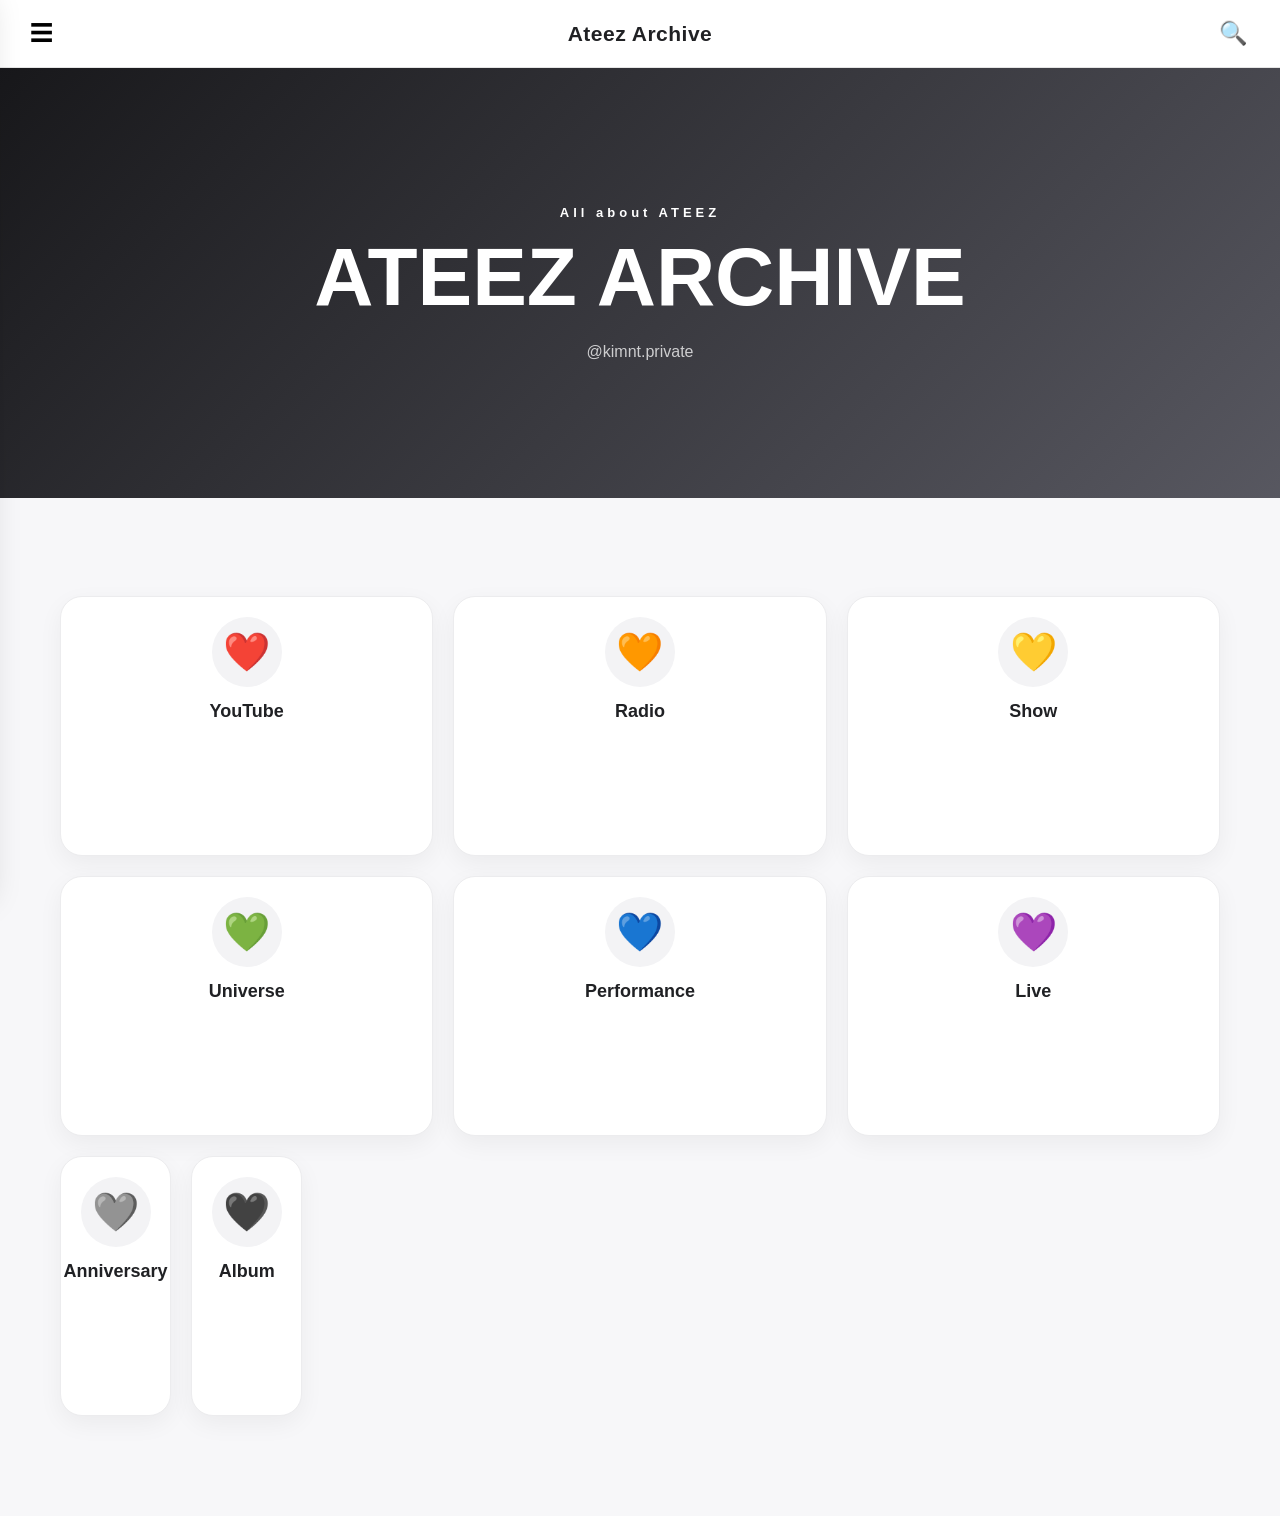
==== commit 0ab6a7be: "기념일 분류 수정" ====
--- a/index.html
+++ b/index.html
@@ -141,6 +141,8 @@
                 화면 크기에 따라 여러 열로 배치되며,
                 각 카드는 해당 대분류 페이지로 이동합니다.
             -->
+
+
             <div class="category-grid">
                 <!-- YouTube 대분류 페이지로 이동하는 카드입니다. -->
                 <a
@@ -250,6 +252,24 @@
                     </strong>
                 </a>
 
+                <div class="category-grid">
+                <!-- anniversary 대분류 페이지로 이동하는 카드입니다. -->
+                <a
+                    class="category-card"
+                    href="pages/anniversary/anniversary.html"
+                >
+
+                    <span
+                        class="category-icon"
+                        aria-hidden="true"
+                    >
+                        🩶
+                    </span>
+
+                    <strong>
+                        Anniversary
+                    </strong>
+                </a>
 
                 <!-- Album 대분류 페이지로 이동하는 카드입니다. -->
                 <a
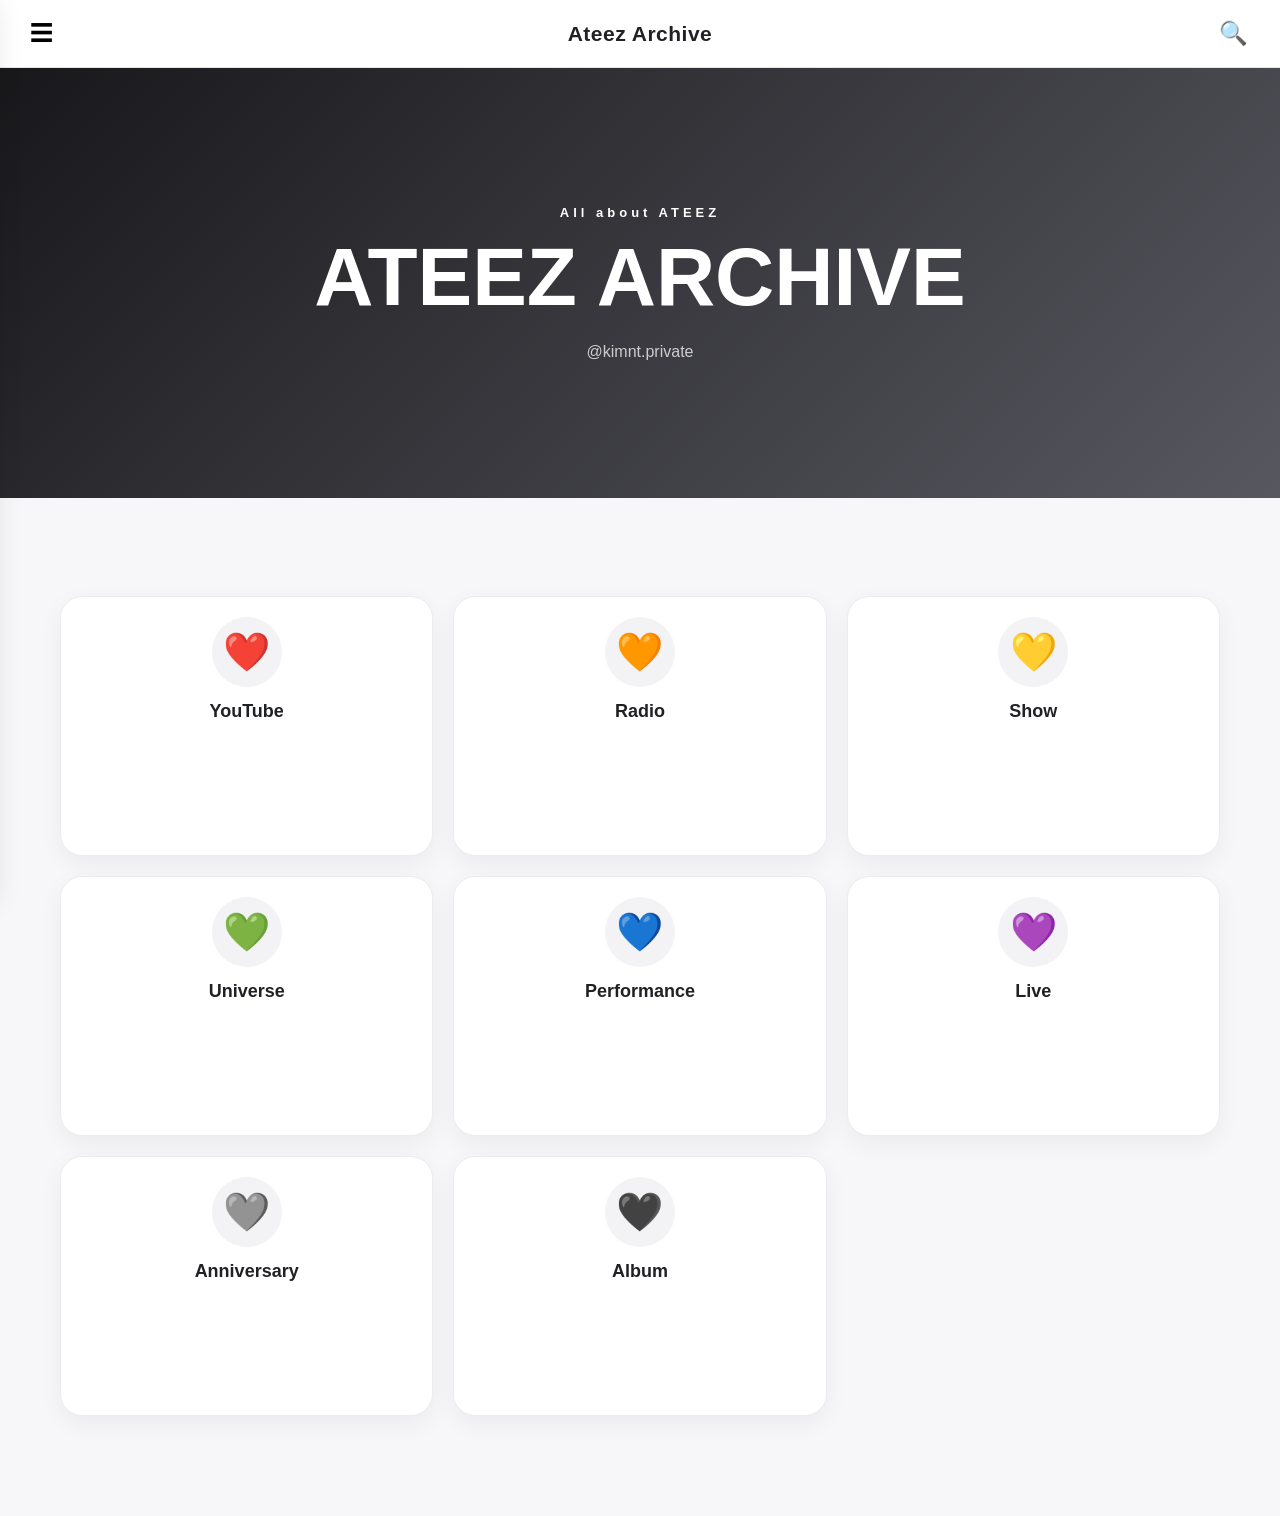
==== commit 3aae108b: "대분류 설정" ====
--- a/index.html
+++ b/index.html
@@ -252,7 +252,7 @@
                     </strong>
                 </a>
 
-                <div class="category-grid">
+                
                 <!-- anniversary 대분류 페이지로 이동하는 카드입니다. -->
                 <a
                     class="category-card"
